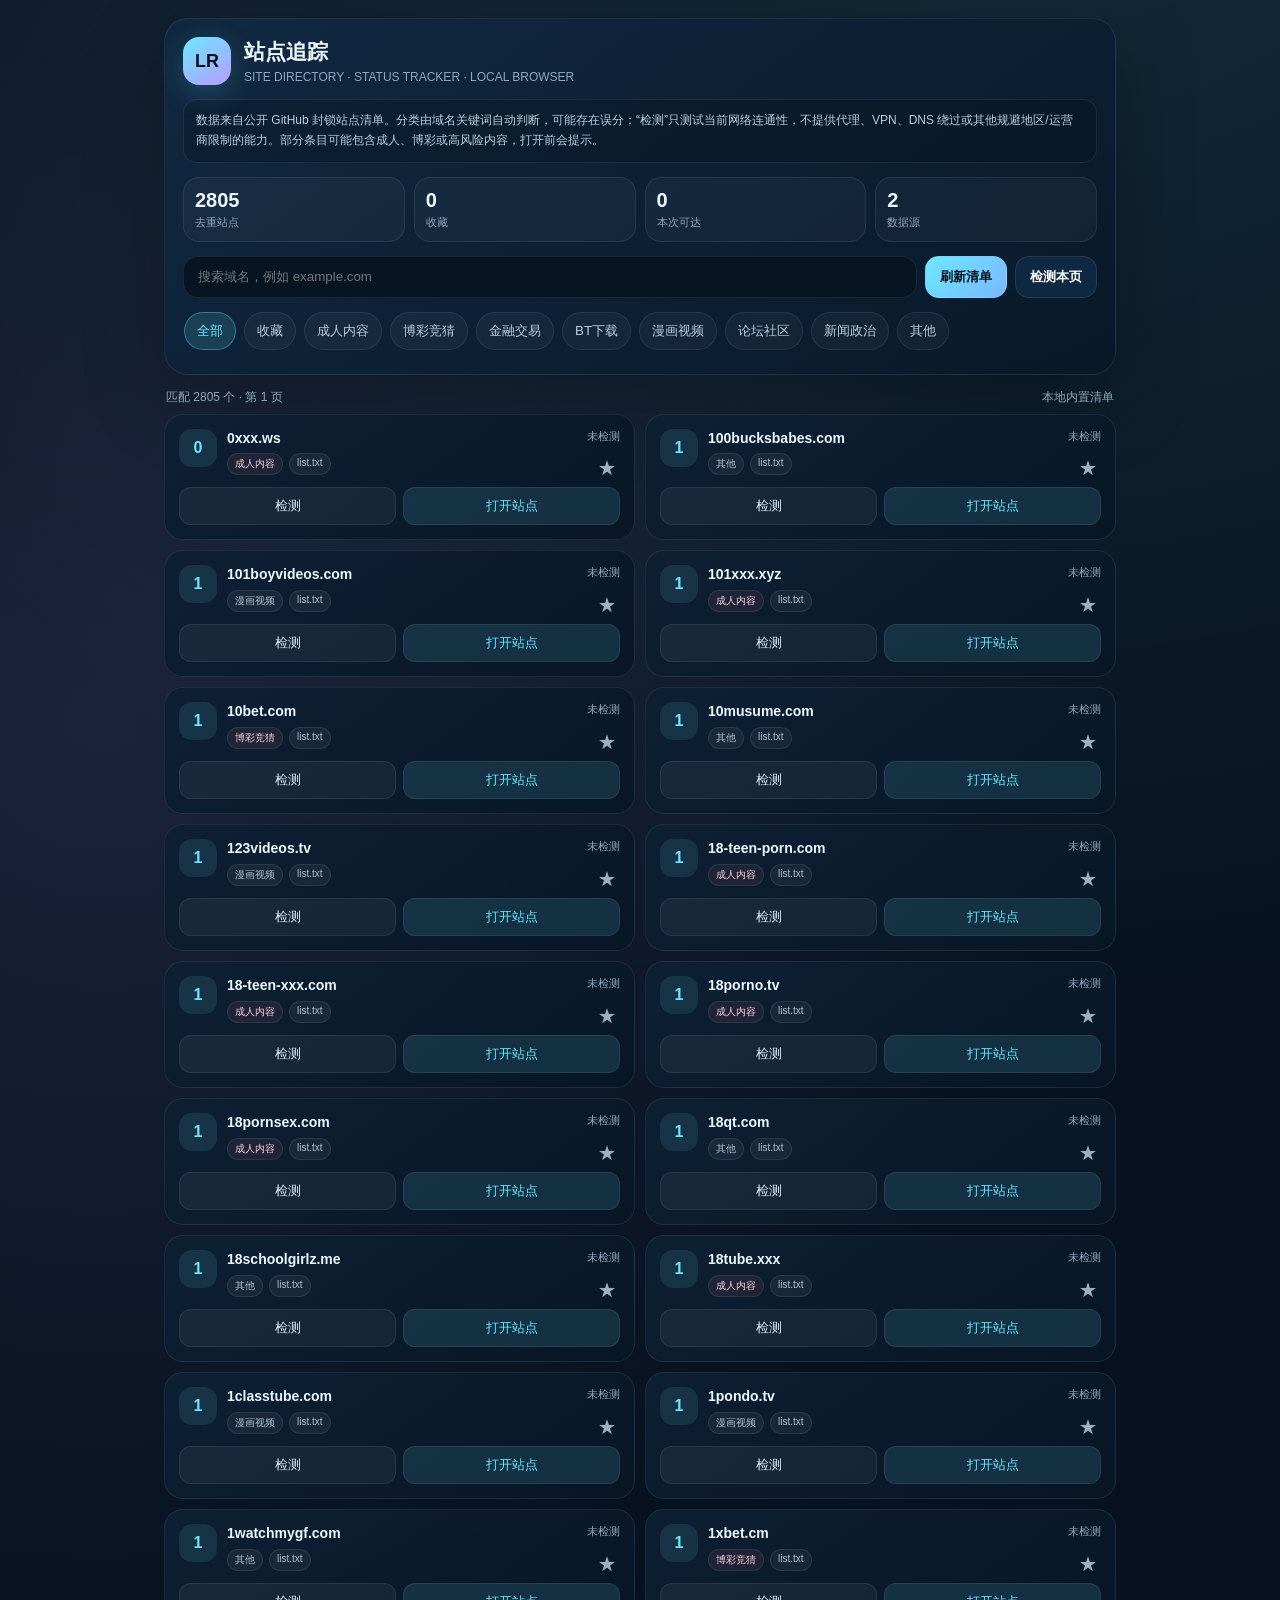
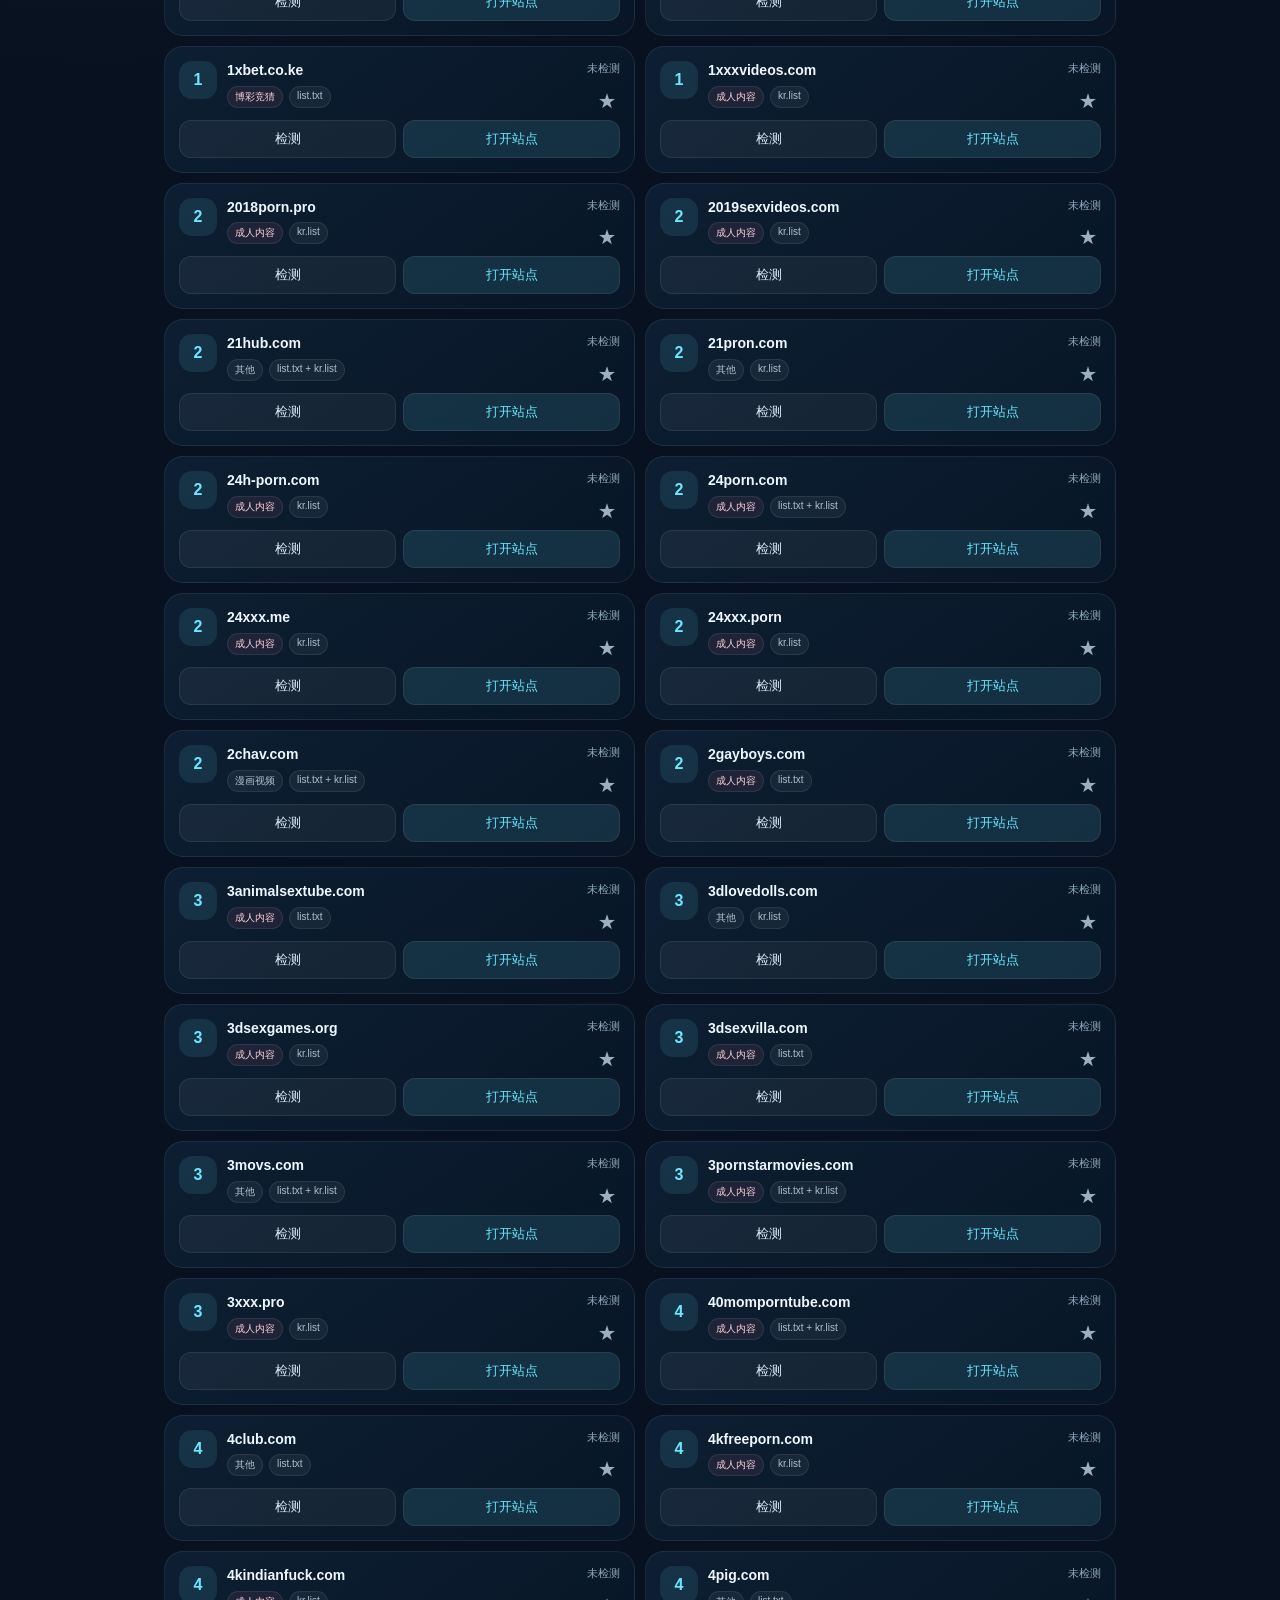
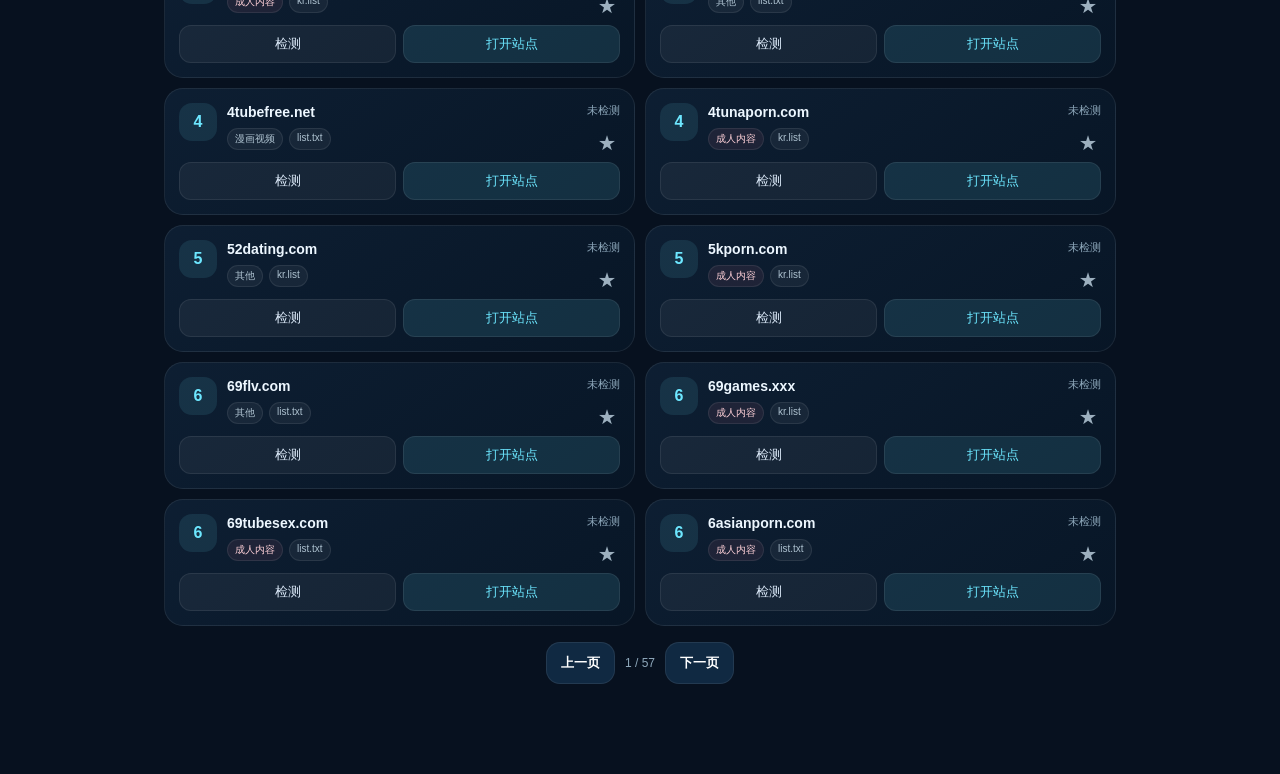
==== app/src/main/assets/index.html @ 2e480b8b "Build LR site tracker Android app" ====
<!doctype html>
<html lang="zh-CN">
<head>
<meta charset="utf-8">
<meta name="viewport" content="width=device-width,initial-scale=1,viewport-fit=cover">
<title>LR Site Tracker</title>
<style>
:root{--bg:#07111f;--panel:#0c1c2f;--panel2:#102942;--text:#edf7ff;--muted:#8ea8bb;--cyan:#6de7ff;--violet:#b69cff;--green:#83f1b3;--red:#ff8597;--amber:#ffd479;--line:rgba(255,255,255,.08)}
*{box-sizing:border-box}body{margin:0;background:radial-gradient(circle at 80% -10%,rgba(109,231,255,.14),transparent 32%),radial-gradient(circle at 8% 18%,rgba(182,156,255,.12),transparent 28%),var(--bg);color:var(--text);font-family:Inter,"PingFang SC","Microsoft YaHei",sans-serif;min-height:100vh}
.wrap{max-width:980px;margin:auto;padding:18px 14px 90px}.hero{padding:18px;border:1px solid var(--line);background:linear-gradient(145deg,rgba(16,41,66,.94),rgba(9,24,41,.94));border-radius:24px;box-shadow:0 24px 80px rgba(0,0,0,.25)}
.brand{display:flex;align-items:center;gap:13px}.logo{width:48px;height:48px;border-radius:16px;background:linear-gradient(145deg,var(--cyan),var(--violet));display:grid;place-items:center;color:#07111f;font-weight:900;font-size:18px;box-shadow:0 8px 30px rgba(109,231,255,.2)}
h1{font-size:21px;margin:0}.sub{color:var(--muted);font-size:12px;margin-top:4px}.notice{margin-top:14px;color:#b9cddd;font-size:12px;line-height:1.65;background:rgba(0,0,0,.16);padding:11px 12px;border-radius:14px;border:1px solid var(--line)}
.stats{display:grid;grid-template-columns:repeat(4,1fr);gap:9px;margin-top:14px}.stat{background:rgba(255,255,255,.035);border:1px solid var(--line);border-radius:16px;padding:11px}.stat b{display:block;font-size:20px}.stat span{font-size:11px;color:var(--muted)}
.tools{display:flex;gap:8px;flex-wrap:wrap;margin-top:14px}.search{flex:1;min-width:220px;background:#071522;border:1px solid var(--line);color:white;border-radius:15px;padding:12px 14px;outline:none}.search:focus{border-color:rgba(109,231,255,.55)}
button{border:0;cursor:pointer}.btn{padding:11px 14px;border-radius:14px;background:var(--panel2);color:white;border:1px solid var(--line);font-weight:700}.btn.primary{background:linear-gradient(135deg,var(--cyan),#79b8ff);color:#06111e}.btn:active{transform:translateY(1px)}
.chips{display:flex;gap:8px;overflow:auto;padding:14px 1px 6px;scrollbar-width:none}.chip{white-space:nowrap;background:rgba(255,255,255,.04);color:#b8cede;border:1px solid var(--line);padding:9px 12px;border-radius:999px}.chip.on{background:rgba(109,231,255,.14);color:var(--cyan);border-color:rgba(109,231,255,.35)}
.meta{display:flex;justify-content:space-between;align-items:center;margin:14px 2px 8px;color:var(--muted);font-size:12px}.grid{display:grid;grid-template-columns:repeat(2,minmax(0,1fr));gap:10px}
.card{position:relative;background:linear-gradient(145deg,rgba(14,32,52,.95),rgba(8,23,39,.95));border:1px solid var(--line);border-radius:19px;padding:14px;min-width:0}.row{display:flex;align-items:flex-start;gap:10px}.orb{width:38px;height:38px;border-radius:13px;display:grid;place-items:center;background:rgba(109,231,255,.10);color:var(--cyan);font-weight:900;flex:none}.domain{font-size:14px;font-weight:800;word-break:break-all;line-height:1.35}.tags{display:flex;gap:6px;flex-wrap:wrap;margin-top:6px}.tag{font-size:10px;color:#aec2d0;background:rgba(255,255,255,.05);border:1px solid var(--line);padding:3px 7px;border-radius:99px}.tag.risk{color:#ffd1d8;background:rgba(255,133,151,.08)}.status{margin-left:auto;font-size:11px;color:var(--muted);white-space:nowrap}.status.online{color:var(--green)}.status.offline{color:var(--red)}.status.checking{color:var(--amber)}
.actions{display:flex;gap:7px;margin-top:12px}.small{flex:1;padding:9px 10px;border-radius:12px;background:rgba(255,255,255,.05);border:1px solid var(--line);color:#ddebfa}.small.open{background:rgba(109,231,255,.12);color:var(--cyan)}.star{position:absolute;right:12px;bottom:58px;color:#9db0bf;background:none;font-size:18px}.star.on{color:#ffd479}
.pager{display:flex;justify-content:center;align-items:center;gap:10px;margin-top:16px}.pager span{font-size:12px;color:var(--muted)}.empty{text-align:center;color:var(--muted);padding:48px 10px}
.toast{position:fixed;left:50%;bottom:24px;transform:translateX(-50%) translateY(40px);opacity:0;background:#eaf8ff;color:#07111f;padding:10px 14px;border-radius:12px;font-weight:700;font-size:12px;transition:.25s;z-index:9;max-width:84%;text-align:center}.toast.show{opacity:1;transform:translateX(-50%) translateY(0)}
@media(max-width:700px){.stats{grid-template-columns:repeat(2,1fr)}.grid{grid-template-columns:1fr}.wrap{padding-left:10px;padding-right:10px}.hero{border-radius:20px}.tools .btn{flex:1}.search{flex-basis:100%}}
</style>
</head>
<body>
<div class="wrap">
  <section class="hero">
    <div class="brand"><div class="logo">LR</div><div><h1>站点追踪</h1><div class="sub">SITE DIRECTORY · STATUS TRACKER · LOCAL BROWSER</div></div></div>
    <div class="notice">数据来自公开 GitHub 封锁站点清单。分类由域名关键词自动判断，可能存在误分；“检测”只测试当前网络连通性，不提供代理、VPN、DNS 绕过或其他规避地区/运营商限制的能力。部分条目可能包含成人、博彩或高风险内容，打开前会提示。</div>
    <div class="stats">
      <div class="stat"><b id="total">0</b><span>去重站点</span></div>
      <div class="stat"><b id="favCount">0</b><span>收藏</span></div>
      <div class="stat"><b id="onlineCount">0</b><span>本次可达</span></div>
      <div class="stat"><b id="sourceCount">2</b><span>数据源</span></div>
    </div>
    <div class="tools">
      <input id="search" class="search" placeholder="搜索域名，例如 example.com">
      <button class="btn primary" id="refresh">刷新清单</button>
      <button class="btn" id="checkPage">检测本页</button>
    </div>
    <div class="chips" id="chips"></div>
  </section>
  <div class="meta"><span id="resultText">加载中…</span><span id="sourceText">本地内置清单</span></div>
  <main class="grid" id="grid"></main>
  <div class="pager"><button class="btn" id="prev">上一页</button><span id="pageInfo">1 / 1</span><button class="btn" id="next">下一页</button></div>
</div>
<div class="toast" id="toast"></div>
<script>
(function(){
  var categories=["全部","收藏","成人内容","博彩竞猜","金融交易","BT下载","漫画视频","论坛社区","新闻政治","其他"];
  var state={sites:[],query:"",cat:"全部",page:1,pageSize:50,status:{},remote:false};
  var fav=new Set(JSON.parse(localStorage.getItem("lr_favs")||"[]"));
  var cached=JSON.parse(localStorage.getItem("lr_lists_cache")||"null");

  function toast(t){var el=document.getElementById("toast");el.textContent=t;el.classList.add("show");setTimeout(function(){el.classList.remove("show")},1800)}
  function cleanLines(t){return t.split(/\r?\n/).map(function(x){return x.trim().toLowerCase().replace(/^https?:\/\//,"").replace(/\/.*$/,"")}).filter(function(x){return /^[a-z0-9.-]+(:\d{1,5})?$/.test(x)})}
  function category(d){
    var a=["porn","xxx","sex","hentai","jav","nude","naked","erotic","boob","milf","camgirl","camsoda","cam4","gay","lesbian","fuck","slut","adult","bdsm","fetish","brazzers","playboy","jizz","pussy","teen"];
    var g=["bet","casino","poker","sportsbook","1xbet","bwin","sbobet","lotto","toto","gambl","slot"];
    var f=["forex","exness","iqoption","binaryoption","trading","broker","fxpro"];
    var b=["torrent","magnet","tracker","thepirate","nyaa","bt.","bt-","javtorrent"];
    var m=["manga","webtoon","anime","comic","video","movie","stream","tube","tv","doujin","toon","av"];
    var c=["forum","community","board","bbs","gallery"];
    var n=["news","dprk","korea-dpr","uriminzokkiri","rodong"];
    if(a.some(function(k){return d.indexOf(k)>=0}))return "成人内容";
    if(g.some(function(k){return d.indexOf(k)>=0}))return "博彩竞猜";
    if(f.some(function(k){return d.indexOf(k)>=0}))return "金融交易";
    if(b.some(function(k){return d.indexOf(k)>=0}))return "BT下载";
    if(n.some(function(k){return d.indexOf(k)>=0}))return "新闻政治";
    if(c.some(function(k){return d.indexOf(k)>=0}))return "论坛社区";
    if(m.some(function(k){return d.indexOf(k)>=0}))return "漫画视频";
    return "其他";
  }
  function merge(a,b){
    var map=new Map();
    a.forEach(function(d){map.set(d,{domain:d,sources:["list.txt"],cat:category(d)})});
    b.forEach(function(d){if(map.has(d))map.get(d).sources.push("kr.list");else map.set(d,{domain:d,sources:["kr.list"],cat:category(d)})});
    state.sites=Array.from(map.values()).sort(function(x,y){return x.domain.localeCompare(y.domain)});
    state.page=1;render();
  }
  async function loadLocal(){
    if(cached && cached.list && cached.kr){state.remote=!!cached.remote;merge(cached.list,cached.kr);document.getElementById("sourceText").textContent=state.remote?"已缓存上游清单":"本地内置清单";return}
    var r=await Promise.all([fetch("list.txt"),fetch("kr.list")]);
    var t=await Promise.all([r[0].text(),r[1].text()]);
    merge(cleanLines(t[0]),cleanLines(t[1]));
  }
  async function refreshRemote(){
    var btn=document.getElementById("refresh");btn.disabled=true;btn.textContent="同步中…";
    try{
      var urls=[
        "https://raw.githubusercontent.com/wpzzz/blocked-sites-in-south-korea/main/list.txt",
        "https://raw.githubusercontent.com/wpzzz/blocked-sites-in-south-korea/main/kr.list"
      ];
      var r=await Promise.all(urls.map(function(u){return fetch(u+"?t="+Date.now(),{cache:"no-store"})}));
      if(!r[0].ok||!r[1].ok)throw new Error("HTTP");
      var t=await Promise.all([r[0].text(),r[1].text()]);
      var data={list:cleanLines(t[0]),kr:cleanLines(t[1]),remote:true,time:Date.now()};
      localStorage.setItem("lr_lists_cache",JSON.stringify(data));cached=data;state.remote=true;merge(data.list,data.kr);
      document.getElementById("sourceText").textContent="上游清单已同步";toast("清单已更新");
    }catch(e){toast("同步失败，继续使用本地清单")}
    btn.disabled=false;btn.textContent="刷新清单";
  }
  function filtered(){
    return state.sites.filter(function(s){
      if(state.cat==="收藏"&&!fav.has(s.domain))return false;
      if(state.cat!=="全部"&&state.cat!=="收藏"&&s.cat!==state.cat)return false;
      if(state.query&&s.domain.indexOf(state.query)<0)return false;
      return true;
    });
  }
  function risky(s){return s.cat==="成人内容"||s.cat==="博彩竞猜"}
  function openSite(s){
    if(risky(s) && !confirm("该条目可能包含"+s.cat+"或其他高风险内容。\n\n仍要打开 "+s.domain+" 吗？"))return;
    if(window.Android&&Android.openSite)Android.openSite(s.domain);else window.open("https://"+s.domain,"_blank");
  }
  function toggleFav(d){if(fav.has(d))fav.delete(d);else fav.add(d);localStorage.setItem("lr_favs",JSON.stringify(Array.from(fav)));render()}
  function checkSite(s){
    var id="r"+Date.now()+Math.random().toString(16).slice(2);
    state.status[s.domain]={state:"checking",text:"检测中"};
    render();
    if(window.Android&&Android.checkSite)Android.checkSite(s.domain,id);else {state.status[s.domain]={state:"offline",text:"仅 APK 支持"};render()}
  }
  window.onSiteCheckResult=function(id,domain,st,code,ms,proto){
    state.status[domain]={state:st,text:st==="online"?(code+" · "+ms+"ms"):"不可达"};
    render();
  }
  function render(){
    var list=filtered(),pages=Math.max(1,Math.ceil(list.length/state.pageSize));if(state.page>pages)state.page=pages;
    var start=(state.page-1)*state.pageSize,chunk=list.slice(start,start+state.pageSize),grid=document.getElementById("grid");
    document.getElementById("total").textContent=state.sites.length;
    document.getElementById("favCount").textContent=fav.size;
    document.getElementById("onlineCount").textContent=Object.values(state.status).filter(function(x){return x.state==="online"}).length;
    document.getElementById("resultText").textContent="匹配 "+list.length+" 个 · 第 "+state.page+" 页";
    document.getElementById("pageInfo").textContent=state.page+" / "+pages;
    grid.innerHTML="";
    if(!chunk.length){grid.innerHTML='<div class="empty">没有匹配结果</div>';return}
    chunk.forEach(function(s){
      var c=document.createElement("article");c.className="card";
      var st=state.status[s.domain]||{state:"idle",text:"未检测"};
      c.innerHTML='<div class="row"><div class="orb">'+s.domain.charAt(0).toUpperCase()+'</div><div style="min-width:0"><div class="domain">'+s.domain+'</div><div class="tags"><span class="tag '+(risky(s)?"risk":"")+'">'+s.cat+'</span><span class="tag">'+s.sources.join(" + ")+'</span></div></div><div class="status '+st.state+'">'+st.text+'</div></div><button class="star '+(fav.has(s.domain)?"on":"")+'">★</button><div class="actions"><button class="small check">检测</button><button class="small open">打开站点</button></div>';
      c.querySelector(".star").onclick=function(){toggleFav(s.domain)};
      c.querySelector(".check").onclick=function(){checkSite(s)};
      c.querySelector(".open").onclick=function(){openSite(s)};
      grid.appendChild(c);
    })
  }
  var chips=document.getElementById("chips");
  categories.forEach(function(cat){var b=document.createElement("button");b.className="chip"+(cat==="全部"?" on":"");b.textContent=cat;b.onclick=function(){state.cat=cat;state.page=1;Array.from(chips.children).forEach(function(x){x.classList.remove("on")});b.classList.add("on");render()};chips.appendChild(b)});
  document.getElementById("search").oninput=function(e){state.query=e.target.value.trim().toLowerCase();state.page=1;render()};
  document.getElementById("refresh").onclick=refreshRemote;
  document.getElementById("checkPage").onclick=function(){var list=filtered(),start=(state.page-1)*state.pageSize;list.slice(start,start+Math.min(state.pageSize,20)).forEach(function(s,i){setTimeout(function(){checkSite(s)},i*120)});toast("开始检测本页前 20 个站点")};
  document.getElementById("prev").onclick=function(){if(state.page>1){state.page--;render();window.scrollTo(0,0)}};
  document.getElementById("next").onclick=function(){var p=Math.ceil(filtered().length/state.pageSize);if(state.page<p){state.page++;render();window.scrollTo(0,0)}};
  loadLocal().catch(function(){document.getElementById("grid").innerHTML='<div class="empty">本地清单加载失败</div>'});
})();
</script>
</body></html>
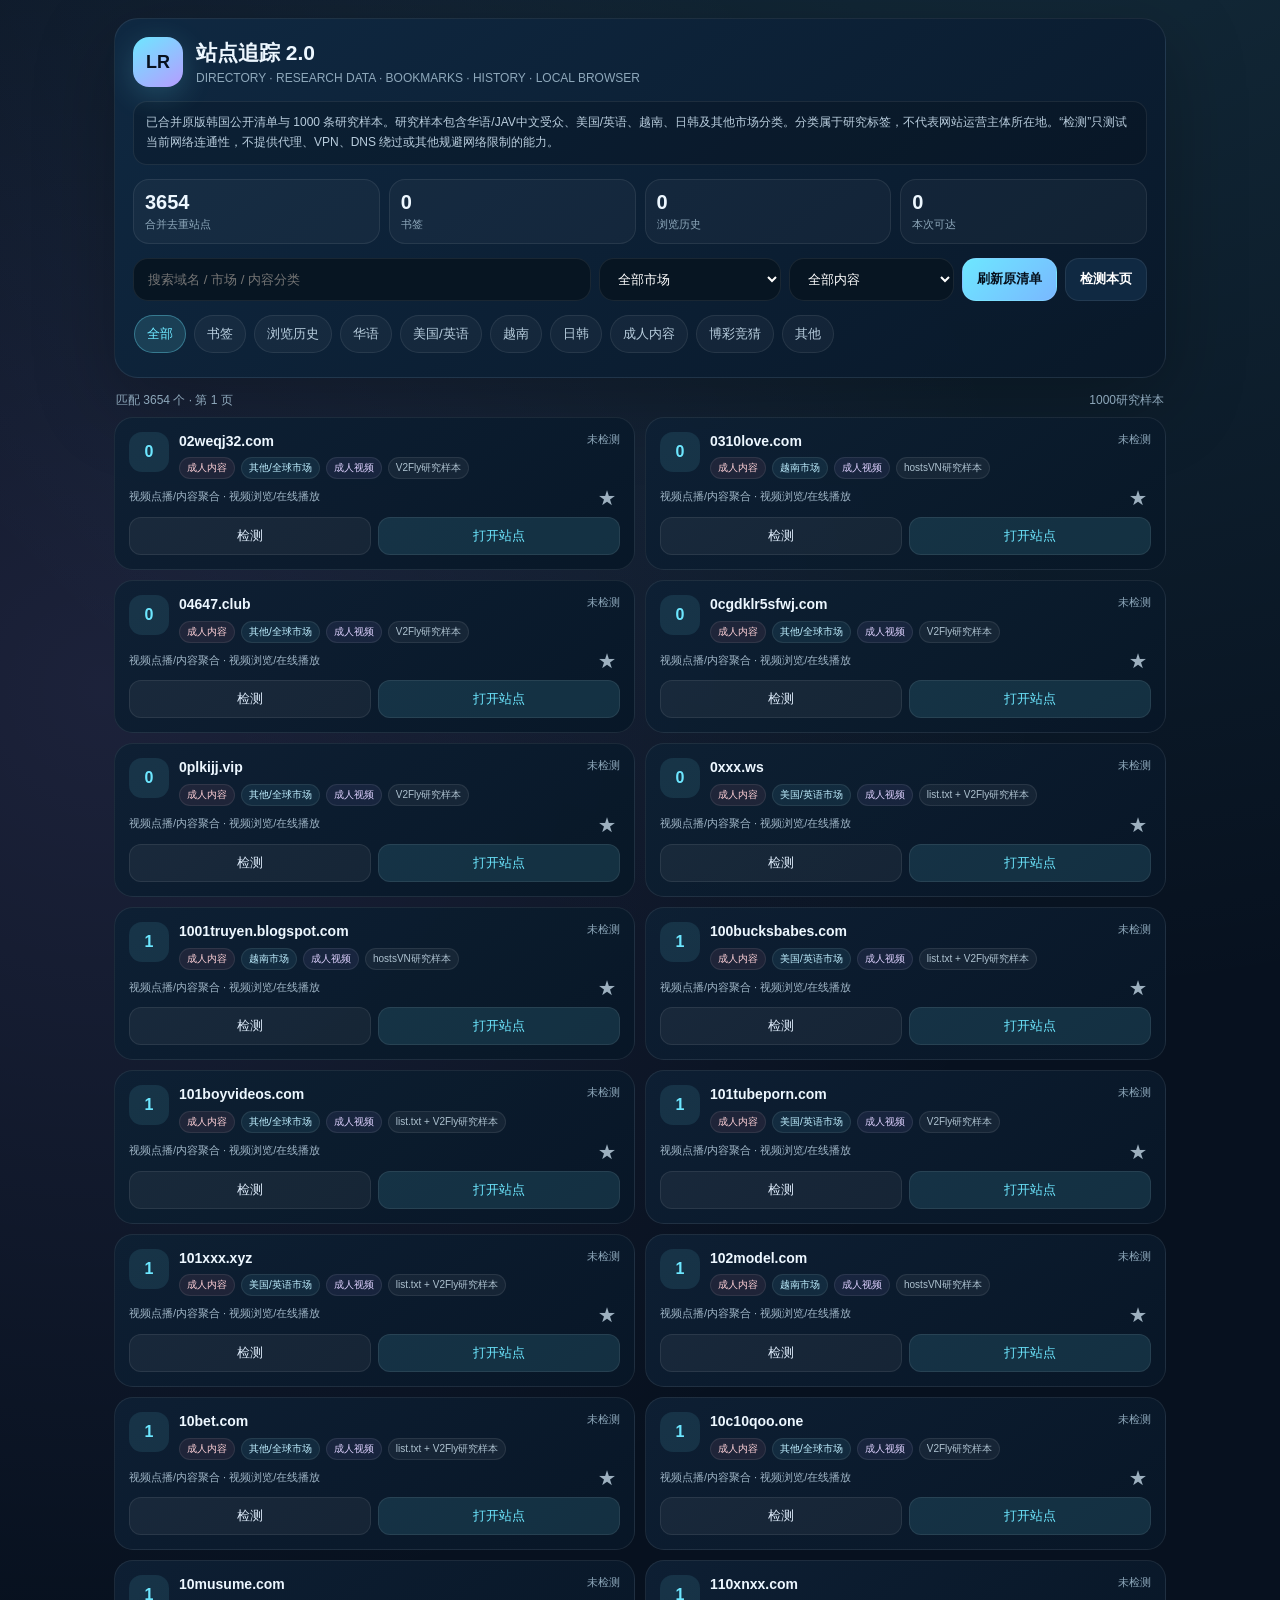
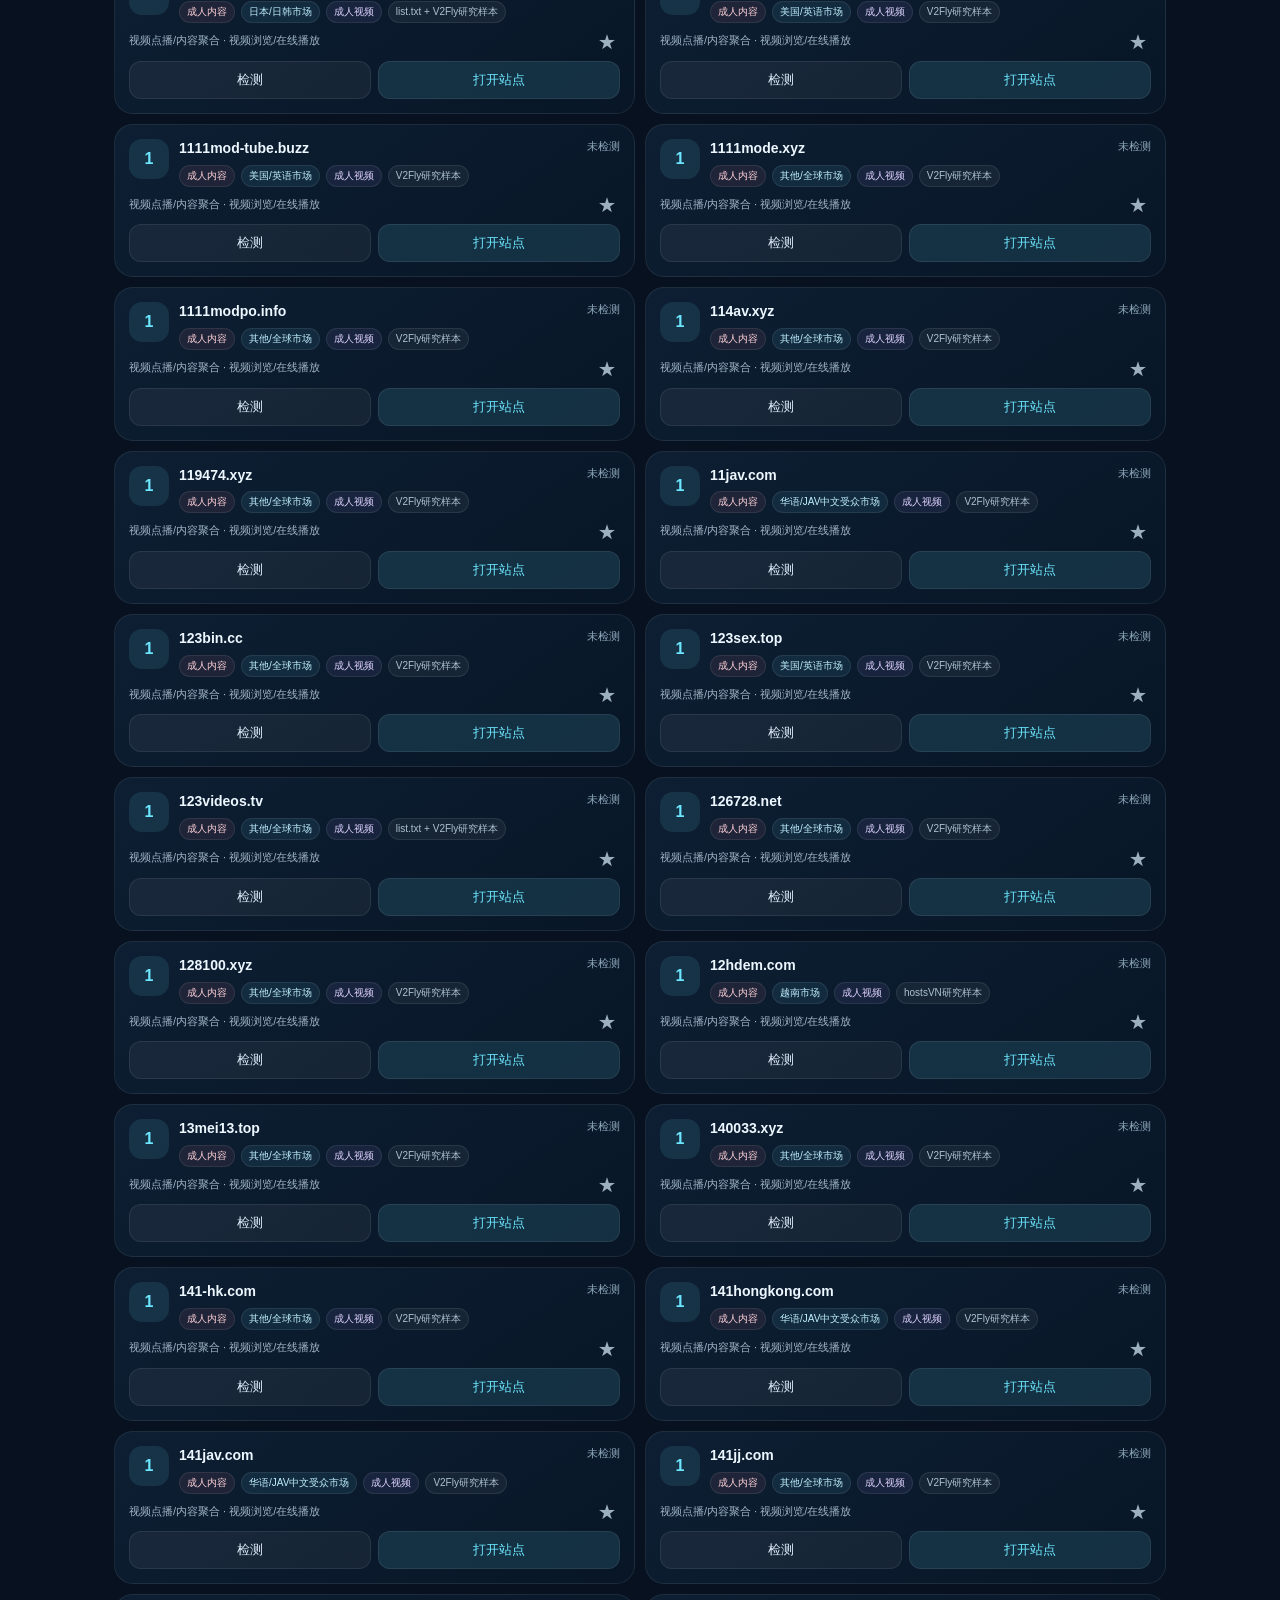
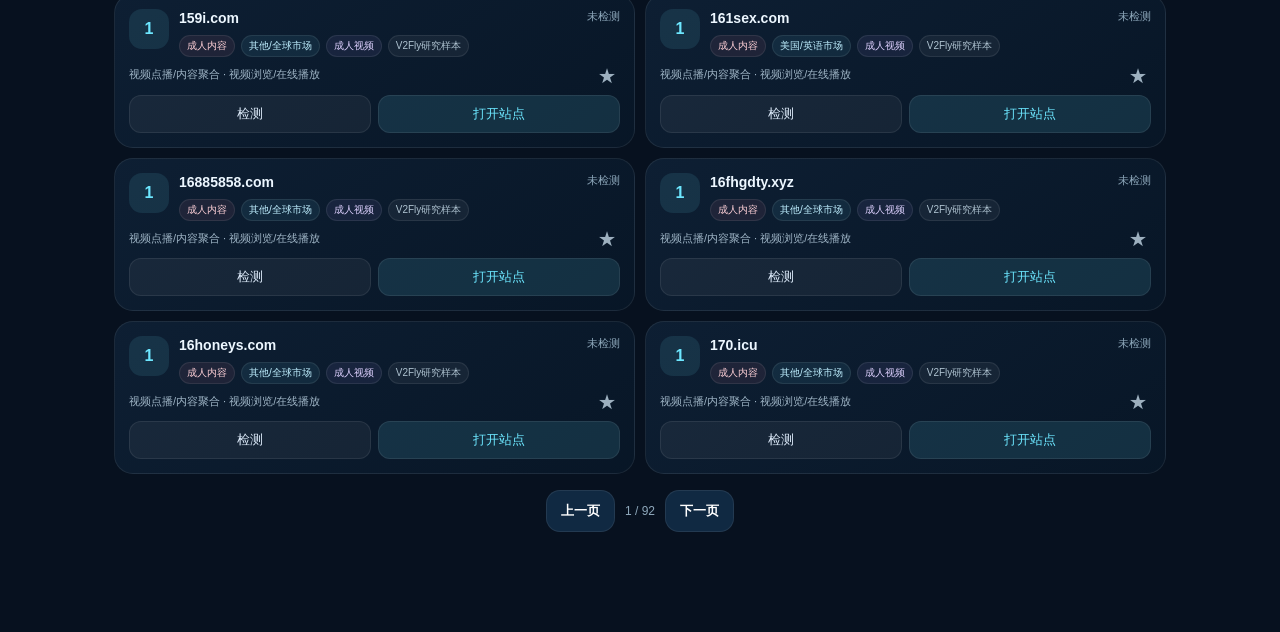
==== commit 4321ac4f: "Add research filters bookmarks and browsing history UI" ====
--- a/app/src/main/assets/index.html
+++ b/app/src/main/assets/index.html
@@ -3,59 +3,68 @@
 <head>
 <meta charset="utf-8">
 <meta name="viewport" content="width=device-width,initial-scale=1,viewport-fit=cover">
-<title>LR Site Tracker</title>
+<title>LR Site Tracker 2.0</title>
 <style>
 :root{--bg:#07111f;--panel:#0c1c2f;--panel2:#102942;--text:#edf7ff;--muted:#8ea8bb;--cyan:#6de7ff;--violet:#b69cff;--green:#83f1b3;--red:#ff8597;--amber:#ffd479;--line:rgba(255,255,255,.08)}
 *{box-sizing:border-box}body{margin:0;background:radial-gradient(circle at 80% -10%,rgba(109,231,255,.14),transparent 32%),radial-gradient(circle at 8% 18%,rgba(182,156,255,.12),transparent 28%),var(--bg);color:var(--text);font-family:Inter,"PingFang SC","Microsoft YaHei",sans-serif;min-height:100vh}
-.wrap{max-width:980px;margin:auto;padding:18px 14px 90px}.hero{padding:18px;border:1px solid var(--line);background:linear-gradient(145deg,rgba(16,41,66,.94),rgba(9,24,41,.94));border-radius:24px;box-shadow:0 24px 80px rgba(0,0,0,.25)}
-.brand{display:flex;align-items:center;gap:13px}.logo{width:48px;height:48px;border-radius:16px;background:linear-gradient(145deg,var(--cyan),var(--violet));display:grid;place-items:center;color:#07111f;font-weight:900;font-size:18px;box-shadow:0 8px 30px rgba(109,231,255,.2)}
+.wrap{max-width:1080px;margin:auto;padding:18px 14px 100px}.hero{padding:18px;border:1px solid var(--line);background:linear-gradient(145deg,rgba(16,41,66,.96),rgba(9,24,41,.96));border-radius:24px;box-shadow:0 24px 80px rgba(0,0,0,.25)}
+.brand{display:flex;align-items:center;gap:13px}.logo{width:50px;height:50px;border-radius:16px;background:linear-gradient(145deg,var(--cyan),var(--violet));display:grid;place-items:center;color:#07111f;font-weight:900;font-size:18px;box-shadow:0 8px 30px rgba(109,231,255,.2)}
 h1{font-size:21px;margin:0}.sub{color:var(--muted);font-size:12px;margin-top:4px}.notice{margin-top:14px;color:#b9cddd;font-size:12px;line-height:1.65;background:rgba(0,0,0,.16);padding:11px 12px;border-radius:14px;border:1px solid var(--line)}
 .stats{display:grid;grid-template-columns:repeat(4,1fr);gap:9px;margin-top:14px}.stat{background:rgba(255,255,255,.035);border:1px solid var(--line);border-radius:16px;padding:11px}.stat b{display:block;font-size:20px}.stat span{font-size:11px;color:var(--muted)}
-.tools{display:flex;gap:8px;flex-wrap:wrap;margin-top:14px}.search{flex:1;min-width:220px;background:#071522;border:1px solid var(--line);color:white;border-radius:15px;padding:12px 14px;outline:none}.search:focus{border-color:rgba(109,231,255,.55)}
-button{border:0;cursor:pointer}.btn{padding:11px 14px;border-radius:14px;background:var(--panel2);color:white;border:1px solid var(--line);font-weight:700}.btn.primary{background:linear-gradient(135deg,var(--cyan),#79b8ff);color:#06111e}.btn:active{transform:translateY(1px)}
+.tools{display:flex;gap:8px;flex-wrap:wrap;margin-top:14px}.search,.select{background:#071522;border:1px solid var(--line);color:white;border-radius:15px;padding:12px 14px;outline:none}.search{flex:1;min-width:220px}.select{min-width:165px}.search:focus,.select:focus{border-color:rgba(109,231,255,.55)}
+button{border:0;cursor:pointer}.btn{padding:11px 14px;border-radius:14px;background:var(--panel2);color:white;border:1px solid var(--line);font-weight:700}.btn.primary{background:linear-gradient(135deg,var(--cyan),#79b8ff);color:#06111e}.btn.danger{color:#ffd1d8;background:rgba(255,133,151,.08)}.btn:active{transform:translateY(1px)}
 .chips{display:flex;gap:8px;overflow:auto;padding:14px 1px 6px;scrollbar-width:none}.chip{white-space:nowrap;background:rgba(255,255,255,.04);color:#b8cede;border:1px solid var(--line);padding:9px 12px;border-radius:999px}.chip.on{background:rgba(109,231,255,.14);color:var(--cyan);border-color:rgba(109,231,255,.35)}
-.meta{display:flex;justify-content:space-between;align-items:center;margin:14px 2px 8px;color:var(--muted);font-size:12px}.grid{display:grid;grid-template-columns:repeat(2,minmax(0,1fr));gap:10px}
-.card{position:relative;background:linear-gradient(145deg,rgba(14,32,52,.95),rgba(8,23,39,.95));border:1px solid var(--line);border-radius:19px;padding:14px;min-width:0}.row{display:flex;align-items:flex-start;gap:10px}.orb{width:38px;height:38px;border-radius:13px;display:grid;place-items:center;background:rgba(109,231,255,.10);color:var(--cyan);font-weight:900;flex:none}.domain{font-size:14px;font-weight:800;word-break:break-all;line-height:1.35}.tags{display:flex;gap:6px;flex-wrap:wrap;margin-top:6px}.tag{font-size:10px;color:#aec2d0;background:rgba(255,255,255,.05);border:1px solid var(--line);padding:3px 7px;border-radius:99px}.tag.risk{color:#ffd1d8;background:rgba(255,133,151,.08)}.status{margin-left:auto;font-size:11px;color:var(--muted);white-space:nowrap}.status.online{color:var(--green)}.status.offline{color:var(--red)}.status.checking{color:var(--amber)}
-.actions{display:flex;gap:7px;margin-top:12px}.small{flex:1;padding:9px 10px;border-radius:12px;background:rgba(255,255,255,.05);border:1px solid var(--line);color:#ddebfa}.small.open{background:rgba(109,231,255,.12);color:var(--cyan)}.star{position:absolute;right:12px;bottom:58px;color:#9db0bf;background:none;font-size:18px}.star.on{color:#ffd479}
-.pager{display:flex;justify-content:center;align-items:center;gap:10px;margin-top:16px}.pager span{font-size:12px;color:var(--muted)}.empty{text-align:center;color:var(--muted);padding:48px 10px}
-.toast{position:fixed;left:50%;bottom:24px;transform:translateX(-50%) translateY(40px);opacity:0;background:#eaf8ff;color:#07111f;padding:10px 14px;border-radius:12px;font-weight:700;font-size:12px;transition:.25s;z-index:9;max-width:84%;text-align:center}.toast.show{opacity:1;transform:translateX(-50%) translateY(0)}
-@media(max-width:700px){.stats{grid-template-columns:repeat(2,1fr)}.grid{grid-template-columns:1fr}.wrap{padding-left:10px;padding-right:10px}.hero{border-radius:20px}.tools .btn{flex:1}.search{flex-basis:100%}}
+.meta{display:flex;justify-content:space-between;align-items:center;margin:14px 2px 8px;color:var(--muted);font-size:12px;gap:12px}.grid{display:grid;grid-template-columns:repeat(2,minmax(0,1fr));gap:10px}
+.card{position:relative;background:linear-gradient(145deg,rgba(14,32,52,.96),rgba(8,23,39,.96));border:1px solid var(--line);border-radius:19px;padding:14px;min-width:0}.row{display:flex;align-items:flex-start;gap:10px}.orb{width:40px;height:40px;border-radius:13px;display:grid;place-items:center;background:rgba(109,231,255,.10);color:var(--cyan);font-weight:900;flex:none}.domain{font-size:14px;font-weight:800;word-break:break-all;line-height:1.35}.path{font-size:10px;color:var(--muted);margin-top:3px;word-break:break-all;max-height:28px;overflow:hidden}.tags{display:flex;gap:6px;flex-wrap:wrap;margin-top:7px}.tag{font-size:10px;color:#aec2d0;background:rgba(255,255,255,.05);border:1px solid var(--line);padding:3px 7px;border-radius:99px}.tag.market{color:#bfefff;background:rgba(109,231,255,.08)}.tag.content{color:#ded1ff;background:rgba(182,156,255,.08)}.tag.risk{color:#ffd1d8;background:rgba(255,133,151,.08)}.status{margin-left:auto;font-size:11px;color:var(--muted);white-space:nowrap}.status.online{color:var(--green)}.status.offline{color:var(--red)}.status.checking{color:var(--amber)}
+.detail{font-size:11px;color:#9eb4c5;line-height:1.5;margin-top:9px}.actions{display:flex;gap:7px;margin-top:12px}.small{flex:1;padding:9px 10px;border-radius:12px;background:rgba(255,255,255,.05);border:1px solid var(--line);color:#ddebfa}.small.open{background:rgba(109,231,255,.12);color:var(--cyan)}.star{position:absolute;right:12px;bottom:58px;color:#9db0bf;background:none;font-size:18px}.star.on{color:#ffd479}
+.pager{display:flex;justify-content:center;align-items:center;gap:10px;margin-top:16px}.pager span{font-size:12px;color:var(--muted)}.empty{text-align:center;color:var(--muted);padding:48px 10px;grid-column:1/-1}.toast{position:fixed;left:50%;bottom:24px;transform:translateX(-50%) translateY(40px);opacity:0;background:#eaf8ff;color:#07111f;padding:10px 14px;border-radius:12px;font-weight:700;font-size:12px;transition:.25s;z-index:9;max-width:84%;text-align:center}.toast.show{opacity:1;transform:translateX(-50%) translateY(0)}
+@media(max-width:760px){.stats{grid-template-columns:repeat(2,1fr)}.grid{grid-template-columns:1fr}.wrap{padding-left:10px;padding-right:10px}.hero{border-radius:20px}.tools .btn{flex:1}.search{flex-basis:100%}.select{flex:1;min-width:145px}.meta{align-items:flex-start;flex-direction:column}}
 </style>
 </head>
 <body>
 <div class="wrap">
-  <section class="hero">
-    <div class="brand"><div class="logo">LR</div><div><h1>站点追踪</h1><div class="sub">SITE DIRECTORY · STATUS TRACKER · LOCAL BROWSER</div></div></div>
-    <div class="notice">数据来自公开 GitHub 封锁站点清单。分类由域名关键词自动判断，可能存在误分；“检测”只测试当前网络连通性，不提供代理、VPN、DNS 绕过或其他规避地区/运营商限制的能力。部分条目可能包含成人、博彩或高风险内容，打开前会提示。</div>
-    <div class="stats">
-      <div class="stat"><b id="total">0</b><span>去重站点</span></div>
-      <div class="stat"><b id="favCount">0</b><span>收藏</span></div>
-      <div class="stat"><b id="onlineCount">0</b><span>本次可达</span></div>
-      <div class="stat"><b id="sourceCount">2</b><span>数据源</span></div>
-    </div>
-    <div class="tools">
-      <input id="search" class="search" placeholder="搜索域名，例如 example.com">
-      <button class="btn primary" id="refresh">刷新清单</button>
-      <button class="btn" id="checkPage">检测本页</button>
-    </div>
-    <div class="chips" id="chips"></div>
-  </section>
-  <div class="meta"><span id="resultText">加载中…</span><span id="sourceText">本地内置清单</span></div>
-  <main class="grid" id="grid"></main>
-  <div class="pager"><button class="btn" id="prev">上一页</button><span id="pageInfo">1 / 1</span><button class="btn" id="next">下一页</button></div>
+<section class="hero">
+  <div class="brand"><div class="logo">LR</div><div><h1>站点追踪 2.0</h1><div class="sub">DIRECTORY · RESEARCH DATA · BOOKMARKS · HISTORY · LOCAL BROWSER</div></div></div>
+  <div class="notice">已合并原版韩国公开清单与 1000 条研究样本。研究样本包含华语/JAV中文受众、美国/英语、越南、日韩及其他市场分类。分类属于研究标签，不代表网站运营主体所在地。“检测”只测试当前网络连通性，不提供代理、VPN、DNS 绕过或其他规避网络限制的能力。</div>
+  <div class="stats">
+    <div class="stat"><b id="total">0</b><span>合并去重站点</span></div>
+    <div class="stat"><b id="favCount">0</b><span>书签</span></div>
+    <div class="stat"><b id="historyCount">0</b><span>浏览历史</span></div>
+    <div class="stat"><b id="onlineCount">0</b><span>本次可达</span></div>
+  </div>
+  <div class="tools">
+    <input id="search" class="search" placeholder="搜索域名 / 市场 / 内容分类">
+    <select id="marketFilter" class="select"><option value="">全部市场</option></select>
+    <select id="contentFilter" class="select"><option value="">全部内容</option></select>
+    <button class="btn primary" id="refresh">刷新原清单</button>
+    <button class="btn" id="checkPage">检测本页</button>
+    <button class="btn danger" id="clearHistory" style="display:none">清空历史</button>
+  </div>
+  <div class="chips" id="chips"></div>
+</section>
+<div class="meta"><span id="resultText">加载中…</span><span id="sourceText">3 个内置数据源</span></div>
+<main class="grid" id="grid"></main>
+<div class="pager"><button class="btn" id="prev">上一页</button><span id="pageInfo">1 / 1</span><button class="btn" id="next">下一页</button></div>
 </div>
 <div class="toast" id="toast"></div>
 <script>
 (function(){
-  var categories=["全部","收藏","成人内容","博彩竞猜","金融交易","BT下载","漫画视频","论坛社区","新闻政治","其他"];
-  var state={sites:[],query:"",cat:"全部",page:1,pageSize:50,status:{},remote:false};
+  var views=["全部","书签","浏览历史","华语","美国/英语","越南","日韩","成人内容","博彩竞猜","其他"];
+  var state={sites:[],query:"",view:"全部",page:1,pageSize:40,status:{},market:"",content:"",remote:false};
   var fav=new Set(JSON.parse(localStorage.getItem("lr_favs")||"[]"));
   var cached=JSON.parse(localStorage.getItem("lr_lists_cache")||"null");
+  var historyCache=[];
+  var siteMap=new Map();
 
   function toast(t){var el=document.getElementById("toast");el.textContent=t;el.classList.add("show");setTimeout(function(){el.classList.remove("show")},1800)}
-  function cleanLines(t){return t.split(/\r?\n/).map(function(x){return x.trim().toLowerCase().replace(/^https?:\/\//,"").replace(/\/.*$/,"")}).filter(function(x){return /^[a-z0-9.-]+(:\d{1,5})?$/.test(x)})}
-  function category(d){
-    var a=["porn","xxx","sex","hentai","jav","nude","naked","erotic","boob","milf","camgirl","camsoda","cam4","gay","lesbian","fuck","slut","adult","bdsm","fetish","brazzers","playboy","jizz","pussy","teen"];
+  function esc(t){return String(t==null?"":t).replace(/[&<>"']/g,function(c){return {"&":"&amp;","<":"&lt;",">":"&gt;",'"':"&quot;","'":"&#39;"}[c]})}
+  function cleanLines(t){return String(t||"").split(/\r?\n/).map(function(x){return x.trim().toLowerCase().replace(/^https?:\/\//,"").replace(/\/.*$/,"")}).filter(function(x){return /^[a-z0-9.-]+(:\d{1,5})?$/.test(x)})}
+  function readAsset(name){
+    try{if(window.Android&&Android.readAsset){var s=Android.readAsset(name);if(s)return Promise.resolve(s)}}catch(e){}
+    return fetch(name).then(function(r){if(!r.ok)throw new Error("asset");return r.text()});
+  }
+  function generalCategory(d){
+    var a=["porn","xxx","sex","hentai","jav","nude","naked","erotic","boob","milf","camgirl","camsoda","cam4","gay","lesbian","fuck","slut","adult","bdsm","fetish","brazzers","playboy","jizz","pussy"];
     var g=["bet","casino","poker","sportsbook","1xbet","bwin","sbobet","lotto","toto","gambl","slot"];
     var f=["forex","exness","iqoption","binaryoption","trading","broker","fxpro"];
     var b=["torrent","magnet","tracker","thepirate","nyaa","bt.","bt-","javtorrent"];
@@ -71,73 +80,136 @@
     if(m.some(function(k){return d.indexOf(k)>=0}))return "漫画视频";
     return "其他";
   }
-  function merge(a,b){
+  function parseResearch(t){
+    var lines=String(t||"").split(/\r?\n/),out=[];
+    for(var i=1;i<lines.length;i++){
+      if(!lines[i].trim())continue;
+      var p=lines[i].split("\t");
+      if(p.length<6)continue;
+      out.push({domain:p[0],market:p[1],content:p[2],purpose:p[3],behavior:p[4],sources:[p[5]+"研究样本"],cat:"成人内容",research:true});
+    }
+    return out;
+  }
+  function addSite(map,s){
+    var old=map.get(s.domain);
+    if(!old){map.set(s.domain,s);return}
+    (s.sources||[]).forEach(function(x){if(old.sources.indexOf(x)<0)old.sources.push(x)});
+    if(s.research){old.market=s.market;old.content=s.content;old.purpose=s.purpose;old.behavior=s.behavior;old.research=true;old.cat="成人内容"}
+  }
+  function mergeAll(a,b,research){
     var map=new Map();
-    a.forEach(function(d){map.set(d,{domain:d,sources:["list.txt"],cat:category(d)})});
-    b.forEach(function(d){if(map.has(d))map.get(d).sources.push("kr.list");else map.set(d,{domain:d,sources:["kr.list"],cat:category(d)})});
+    a.forEach(function(d){addSite(map,{domain:d,sources:["list.txt"],cat:generalCategory(d),market:"",content:"",purpose:"",behavior:""})});
+    b.forEach(function(d){addSite(map,{domain:d,sources:["kr.list"],cat:generalCategory(d),market:"",content:"",purpose:"",behavior:""})});
+    research.forEach(function(s){addSite(map,s)});
     state.sites=Array.from(map.values()).sort(function(x,y){return x.domain.localeCompare(y.domain)});
-    state.page=1;render();
+    siteMap=map;state.page=1;populateFilters();loadHistory();render();
+  }
+  function populateFilters(){
+    var markets=[],contents=[];
+    state.sites.forEach(function(s){if(s.market&&markets.indexOf(s.market)<0)markets.push(s.market);if(s.content&&contents.indexOf(s.content)<0)contents.push(s.content)});
+    var mf=document.getElementById("marketFilter"),cf=document.getElementById("contentFilter");
+    mf.innerHTML='<option value="">全部市场</option>'+markets.sort().map(function(x){return '<option>'+esc(x)+'</option>'}).join("");
+    cf.innerHTML='<option value="">全部内容</option>'+contents.sort().map(function(x){return '<option>'+esc(x)+'</option>'}).join("");
+  }
+  function getHistory(){
+    try{if(window.Android&&Android.getHistory)return JSON.parse(Android.getHistory()||"[]")}catch(e){}
+    return JSON.parse(localStorage.getItem("lr_history_fallback")||"[]");
+  }
+  function loadHistory(){historyCache=getHistory();document.getElementById("historyCount").textContent=historyCache.length}
+  function historySites(){
+    loadHistory();
+    return historyCache.map(function(h){
+      var domain="";
+      try{domain=(new URL(h.url)).host.toLowerCase()}catch(e){}
+      var base=siteMap.get(domain)||{domain:domain||h.url,sources:["浏览历史"],cat:generalCategory(domain||""),market:"",content:"",purpose:"",behavior:""};
+      var s=Object.assign({},base);
+      s.historyUrl=h.url;s.historyTitle=h.title||"";s.historyTime=h.time||0;s.fromHistory=true;return s;
+    }).filter(function(s){return s.domain});
   }
   async function loadLocal(){
-    if(cached && cached.list && cached.kr){state.remote=!!cached.remote;merge(cached.list,cached.kr);document.getElementById("sourceText").textContent=state.remote?"已缓存上游清单":"本地内置清单";return}
-    var r=await Promise.all([fetch("list.txt"),fetch("kr.list")]);
-    var t=await Promise.all([r[0].text(),r[1].text()]);
-    merge(cleanLines(t[0]),cleanLines(t[1]));
+    var base;
+    if(cached&&cached.list&&cached.kr)base=Promise.resolve([cached.list,cached.kr]);
+    else base=Promise.all([readAsset("list.txt"),readAsset("kr.list")]).then(function(t){return [cleanLines(t[0]),cleanLines(t[1])]});
+    var r=await Promise.all([base,readAsset("research1000.tsv")]);
+    mergeAll(r[0][0],r[0][1],parseResearch(r[1]));
+    document.getElementById("sourceText").textContent=(cached&&cached.remote?"已缓存上游原清单 + ":"")+"1000研究样本";
   }
   async function refreshRemote(){
     var btn=document.getElementById("refresh");btn.disabled=true;btn.textContent="同步中…";
     try{
-      var urls=[
-        "https://raw.githubusercontent.com/wpzzz/blocked-sites-in-south-korea/main/list.txt",
-        "https://raw.githubusercontent.com/wpzzz/blocked-sites-in-south-korea/main/kr.list"
-      ];
+      var urls=["https://raw.githubusercontent.com/wpzzz/blocked-sites-in-south-korea/main/list.txt","https://raw.githubusercontent.com/wpzzz/blocked-sites-in-south-korea/main/kr.list"];
       var r=await Promise.all(urls.map(function(u){return fetch(u+"?t="+Date.now(),{cache:"no-store"})}));
       if(!r[0].ok||!r[1].ok)throw new Error("HTTP");
       var t=await Promise.all([r[0].text(),r[1].text()]);
       var data={list:cleanLines(t[0]),kr:cleanLines(t[1]),remote:true,time:Date.now()};
-      localStorage.setItem("lr_lists_cache",JSON.stringify(data));cached=data;state.remote=true;merge(data.list,data.kr);
-      document.getElementById("sourceText").textContent="上游清单已同步";toast("清单已更新");
-    }catch(e){toast("同步失败，继续使用本地清单")}
-    btn.disabled=false;btn.textContent="刷新清单";
+      localStorage.setItem("lr_lists_cache",JSON.stringify(data));cached=data;state.remote=true;
+      var research=parseResearch(await readAsset("research1000.tsv"));mergeAll(data.list,data.kr,research);
+      document.getElementById("sourceText").textContent="上游原清单已同步 + 1000研究样本";toast("原清单已更新");
+    }catch(e){toast("同步失败，继续使用本地数据")}
+    btn.disabled=false;btn.textContent="刷新原清单";
+  }
+  function viewMatch(s){
+    if(state.view==="书签")return fav.has(s.domain);
+    if(state.view==="华语")return s.market&&s.market.indexOf("华语")>=0;
+    if(state.view==="美国/英语")return s.market&&s.market.indexOf("美国/英语")>=0;
+    if(state.view==="越南")return s.market&&s.market.indexOf("越南")>=0;
+    if(state.view==="日韩")return s.market&&s.market.indexOf("日韩")>=0;
+    if(state.view==="成人内容")return s.cat==="成人内容";
+    if(state.view==="博彩竞猜")return s.cat==="博彩竞猜";
+    if(state.view==="其他")return s.cat!=="成人内容"&&s.cat!=="博彩竞猜";
+    return true;
   }
   function filtered(){
-    return state.sites.filter(function(s){
-      if(state.cat==="收藏"&&!fav.has(s.domain))return false;
-      if(state.cat!=="全部"&&state.cat!=="收藏"&&s.cat!==state.cat)return false;
-      if(state.query&&s.domain.indexOf(state.query)<0)return false;
+    var list=state.view==="浏览历史"?historySites():state.sites.slice();
+    var q=state.query;
+    return list.filter(function(s){
+      if(state.view!=="浏览历史"&&!viewMatch(s))return false;
+      if(state.market&&s.market!==state.market)return false;
+      if(state.content&&s.content!==state.content)return false;
+      if(q){
+        var hay=[s.domain,s.market,s.content,s.purpose,s.behavior,s.historyTitle,s.historyUrl].join(" ").toLowerCase();
+        if(hay.indexOf(q)<0)return false;
+      }
       return true;
     });
   }
   function risky(s){return s.cat==="成人内容"||s.cat==="博彩竞猜"}
   function openSite(s){
-    if(risky(s) && !confirm("该条目可能包含"+s.cat+"或其他高风险内容。\n\n仍要打开 "+s.domain+" 吗？"))return;
-    if(window.Android&&Android.openSite)Android.openSite(s.domain);else window.open("https://"+s.domain,"_blank");
+    if(risky(s)&&!confirm("该条目可能包含"+s.cat+"或其他高风险内容。\n\n仍要打开 "+s.domain+" 吗？"))return;
+    if(s.fromHistory&&s.historyUrl&&window.Android&&Android.openUrl)Android.openUrl(s.historyUrl);
+    else if(window.Android&&Android.openSite)Android.openSite(s.domain);
+    else window.open(s.historyUrl||("https://"+s.domain),"_blank");
   }
   function toggleFav(d){if(fav.has(d))fav.delete(d);else fav.add(d);localStorage.setItem("lr_favs",JSON.stringify(Array.from(fav)));render()}
   function checkSite(s){
-    var id="r"+Date.now()+Math.random().toString(16).slice(2);
-    state.status[s.domain]={state:"checking",text:"检测中"};
-    render();
-    if(window.Android&&Android.checkSite)Android.checkSite(s.domain,id);else {state.status[s.domain]={state:"offline",text:"仅 APK 支持"};render()}
-  }
-  window.onSiteCheckResult=function(id,domain,st,code,ms,proto){
-    state.status[domain]={state:st,text:st==="online"?(code+" · "+ms+"ms"):"不可达"};
-    render();
-  }
+    var id="r"+Date.now()+Math.random().toString(16).slice(2);state.status[s.domain]={state:"checking",text:"检测中"};render();
+    if(window.Android&&Android.checkSite)Android.checkSite(s.domain,id);else{state.status[s.domain]={state:"offline",text:"仅 APK 支持"};render()}
+  }
+  window.onSiteCheckResult=function(id,domain,st,code,ms,proto){state.status[domain]={state:st,text:st==="online"?(code+" · "+ms+"ms"):"不可达"};render()}
+  function fmtTime(ms){if(!ms)return "";try{return new Date(ms).toLocaleString("zh-CN",{hour12:false})}catch(e){return ""}}
   function render(){
+    loadHistory();
     var list=filtered(),pages=Math.max(1,Math.ceil(list.length/state.pageSize));if(state.page>pages)state.page=pages;
     var start=(state.page-1)*state.pageSize,chunk=list.slice(start,start+state.pageSize),grid=document.getElementById("grid");
     document.getElementById("total").textContent=state.sites.length;
     document.getElementById("favCount").textContent=fav.size;
     document.getElementById("onlineCount").textContent=Object.values(state.status).filter(function(x){return x.state==="online"}).length;
-    document.getElementById("resultText").textContent="匹配 "+list.length+" 个 · 第 "+state.page+" 页";
+    document.getElementById("resultText").textContent=(state.view==="浏览历史"?"历史 ":"匹配 ")+list.length+" 个 · 第 "+state.page+" 页";
     document.getElementById("pageInfo").textContent=state.page+" / "+pages;
+    document.getElementById("clearHistory").style.display=state.view==="浏览历史"?"inline-block":"none";
     grid.innerHTML="";
     if(!chunk.length){grid.innerHTML='<div class="empty">没有匹配结果</div>';return}
     chunk.forEach(function(s){
       var c=document.createElement("article");c.className="card";
       var st=state.status[s.domain]||{state:"idle",text:"未检测"};
-      c.innerHTML='<div class="row"><div class="orb">'+s.domain.charAt(0).toUpperCase()+'</div><div style="min-width:0"><div class="domain">'+s.domain+'</div><div class="tags"><span class="tag '+(risky(s)?"risk":"")+'">'+s.cat+'</span><span class="tag">'+s.sources.join(" + ")+'</span></div></div><div class="status '+st.state+'">'+st.text+'</div></div><button class="star '+(fav.has(s.domain)?"on":"")+'">★</button><div class="actions"><button class="small check">检测</button><button class="small open">打开站点</button></div>';
+      var tags='<span class="tag '+(risky(s)?"risk":"")+'">'+esc(s.cat)+'</span>';
+      if(s.market)tags+='<span class="tag market">'+esc(s.market)+'</span>';
+      if(s.content)tags+='<span class="tag content">'+esc(s.content)+'</span>';
+      if(s.sources&&s.sources.length)tags+='<span class="tag">'+esc(s.sources.join(" + "))+'</span>';
+      var detail="";
+      if(s.purpose||s.behavior)detail='<div class="detail">'+esc(s.purpose||"")+(s.behavior?" · "+esc(s.behavior):"")+'</div>';
+      if(s.fromHistory)detail='<div class="detail">'+esc(fmtTime(s.historyTime))+(s.historyTitle?" · "+esc(s.historyTitle):"")+'</div>';
+      c.innerHTML='<div class="row"><div class="orb">'+esc(s.domain.charAt(0).toUpperCase())+'</div><div style="min-width:0"><div class="domain">'+esc(s.domain)+'</div>'+(s.fromHistory&&s.historyUrl?'<div class="path">'+esc(s.historyUrl)+'</div>':'')+'<div class="tags">'+tags+'</div></div><div class="status '+st.state+'">'+esc(st.text)+'</div></div>'+detail+'<button class="star '+(fav.has(s.domain)?"on":"")+'" title="书签">★</button><div class="actions"><button class="small check">检测</button><button class="small open">'+(s.fromHistory?"再次打开":"打开站点")+'</button></div>';
       c.querySelector(".star").onclick=function(){toggleFav(s.domain)};
       c.querySelector(".check").onclick=function(){checkSite(s)};
       c.querySelector(".open").onclick=function(){openSite(s)};
@@ -145,13 +217,18 @@
     })
   }
   var chips=document.getElementById("chips");
-  categories.forEach(function(cat){var b=document.createElement("button");b.className="chip"+(cat==="全部"?" on":"");b.textContent=cat;b.onclick=function(){state.cat=cat;state.page=1;Array.from(chips.children).forEach(function(x){x.classList.remove("on")});b.classList.add("on");render()};chips.appendChild(b)});
+  views.forEach(function(v){var b=document.createElement("button");b.className="chip"+(v==="全部"?" on":"");b.textContent=v;b.onclick=function(){state.view=v;state.page=1;Array.from(chips.children).forEach(function(x){x.classList.remove("on")});b.classList.add("on");render()};chips.appendChild(b)});
   document.getElementById("search").oninput=function(e){state.query=e.target.value.trim().toLowerCase();state.page=1;render()};
+  document.getElementById("marketFilter").onchange=function(e){state.market=e.target.value;state.page=1;render()};
+  document.getElementById("contentFilter").onchange=function(e){state.content=e.target.value;state.page=1;render()};
   document.getElementById("refresh").onclick=refreshRemote;
   document.getElementById("checkPage").onclick=function(){var list=filtered(),start=(state.page-1)*state.pageSize;list.slice(start,start+Math.min(state.pageSize,20)).forEach(function(s,i){setTimeout(function(){checkSite(s)},i*120)});toast("开始检测本页前 20 个站点")};
+  document.getElementById("clearHistory").onclick=function(){if(!confirm("确定清空全部浏览历史吗？"))return;try{if(window.Android&&Android.clearHistory)Android.clearHistory();else localStorage.removeItem("lr_history_fallback")}catch(e){}historyCache=[];state.page=1;render();toast("浏览历史已清空")};
   document.getElementById("prev").onclick=function(){if(state.page>1){state.page--;render();window.scrollTo(0,0)}};
   document.getElementById("next").onclick=function(){var p=Math.ceil(filtered().length/state.pageSize);if(state.page<p){state.page++;render();window.scrollTo(0,0)}};
-  loadLocal().catch(function(){document.getElementById("grid").innerHTML='<div class="empty">本地清单加载失败</div>'});
+  window.addEventListener("focus",function(){loadHistory();if(state.view==="浏览历史")render()});
+  document.addEventListener("visibilitychange",function(){if(!document.hidden){loadHistory();if(state.view==="浏览历史")render()}});
+  loadLocal().catch(function(e){document.getElementById("grid").innerHTML='<div class="empty">本地清单加载失败</div>';document.getElementById("resultText").textContent="加载失败"});
 })();
 </script>
-</body></html>
+</body></html>
